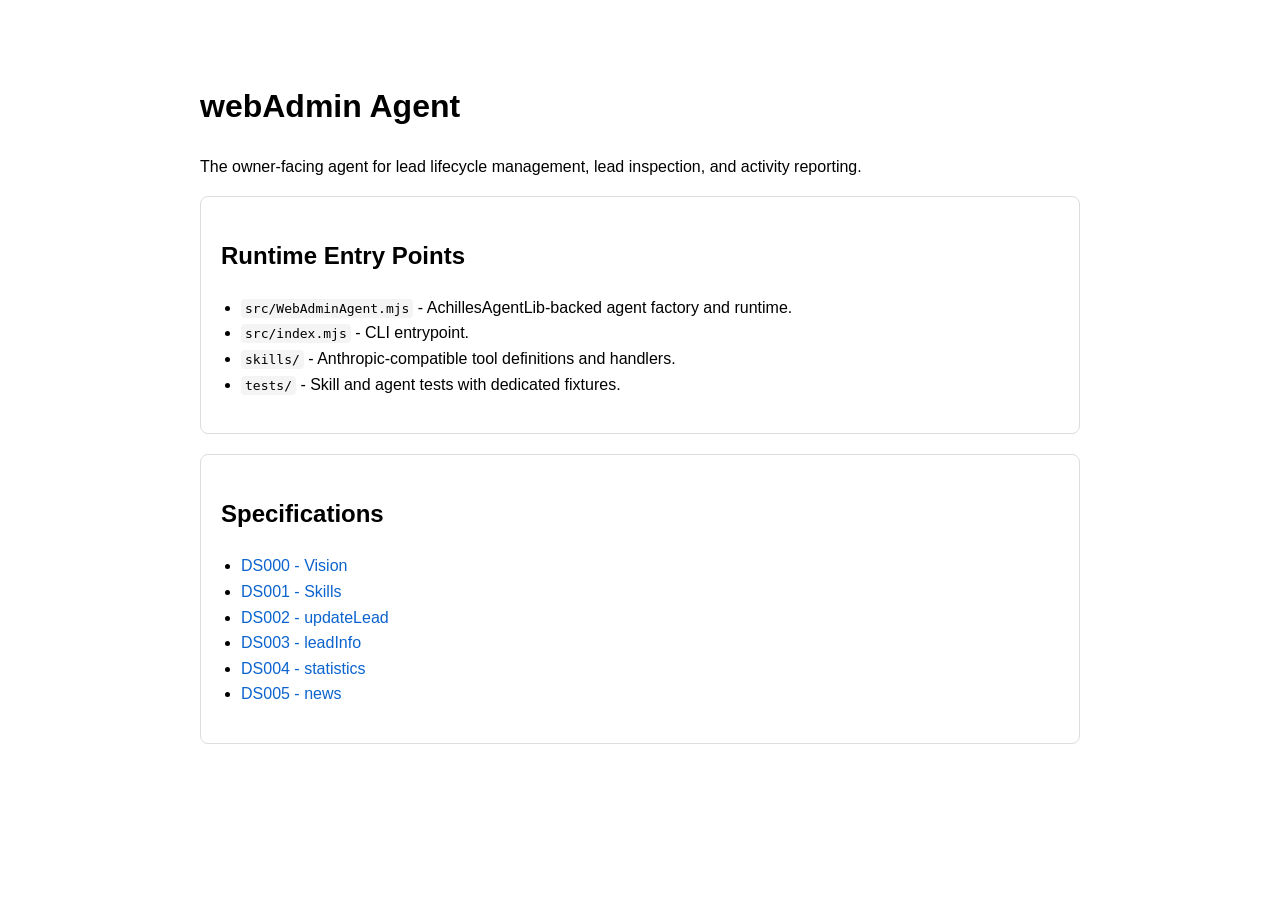
==== webAdmin/docs/index.html @ d2da4d1e "iniital implementation" ====
<!DOCTYPE html>
<html lang="en">
<head>
    <meta charset="UTF-8">
    <title>webAdmin Docs</title>
    <style>
        body { font-family: sans-serif; line-height: 1.6; max-width: 880px; margin: 40px auto; padding: 20px; }
        code { background: #f4f4f4; padding: 2px 4px; border-radius: 4px; }
        .card { border: 1px solid #ddd; border-radius: 8px; padding: 20px; margin-bottom: 20px; }
        a { color: #0b63ce; text-decoration: none; }
        ul { padding-left: 20px; }
    </style>
</head>
<body>
    <h1>webAdmin Agent</h1>
    <p>The owner-facing agent for lead lifecycle management, lead inspection, and activity reporting.</p>

    <div class="card">
        <h2>Runtime Entry Points</h2>
        <ul>
            <li><code>src/WebAdminAgent.mjs</code> - AchillesAgentLib-backed agent factory and runtime.</li>
            <li><code>src/index.mjs</code> - CLI entrypoint.</li>
            <li><code>skills/</code> - Anthropic-compatible tool definitions and handlers.</li>
            <li><code>tests/</code> - Skill and agent tests with dedicated fixtures.</li>
        </ul>
    </div>

    <div class="card">
        <h2>Specifications</h2>
        <ul>
            <li><a href="specs/DS000-vision.md">DS000 - Vision</a></li>
            <li><a href="specs/DS001-skills.md">DS001 - Skills</a></li>
            <li><a href="specs/DS002-skill-updateLead.md">DS002 - updateLead</a></li>
            <li><a href="specs/DS003-skill-leadInfo.md">DS003 - leadInfo</a></li>
            <li><a href="specs/DS004-skill-statistics.md">DS004 - statistics</a></li>
            <li><a href="specs/DS005-skill-news.md">DS005 - news</a></li>
        </ul>
    </div>
</body>
</html>
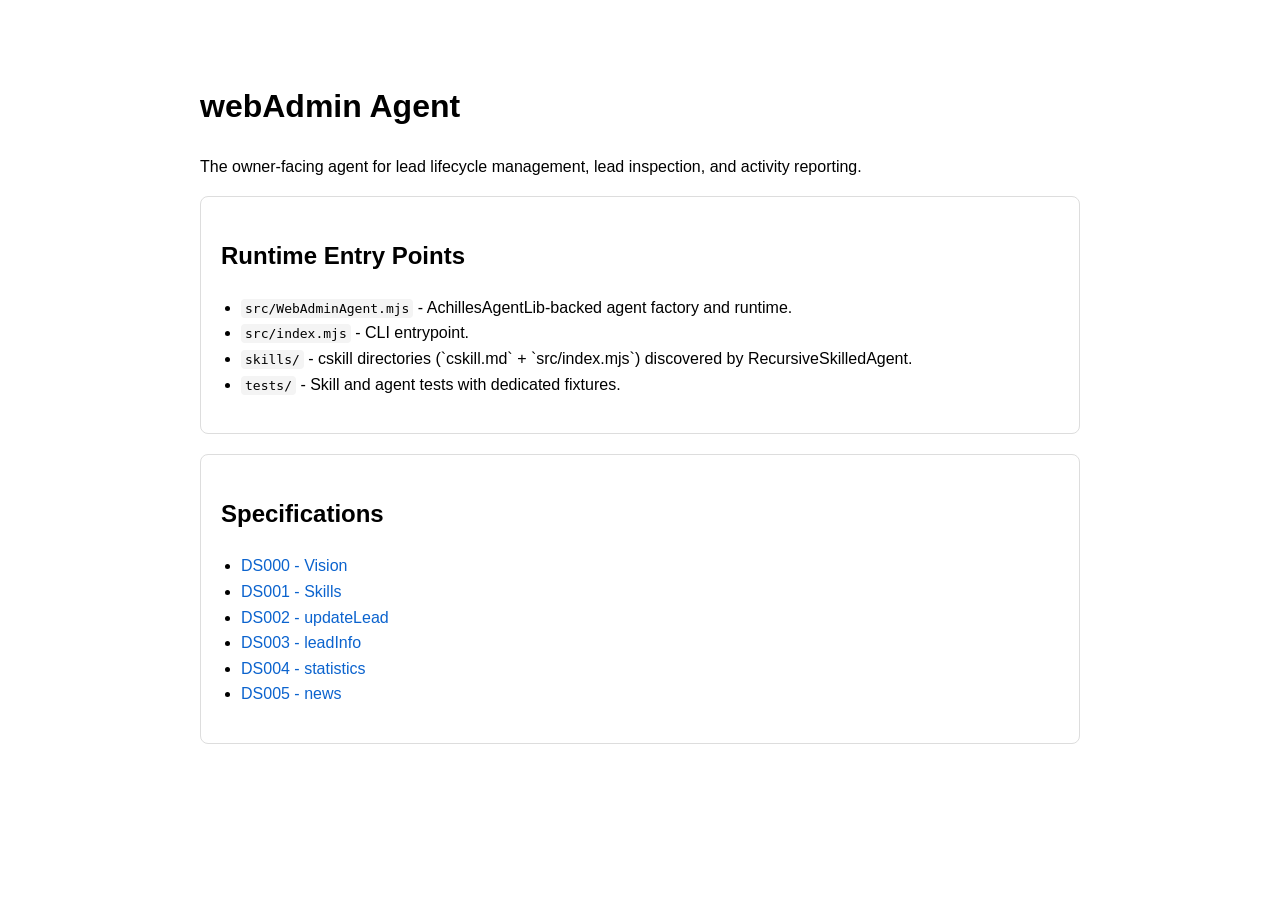
==== commit d5e98078: "update as cskills for webcli, rename respond request to load-context, load-context and update sessio" ====
--- a/webAdmin/docs/index.html
+++ b/webAdmin/docs/index.html
@@ -20,7 +20,7 @@
         <ul>
             <li><code>src/WebAdminAgent.mjs</code> - AchillesAgentLib-backed agent factory and runtime.</li>
             <li><code>src/index.mjs</code> - CLI entrypoint.</li>
-            <li><code>skills/</code> - Anthropic-compatible tool definitions and handlers.</li>
+            <li><code>skills/</code> - cskill directories (`cskill.md` + `src/index.mjs`) discovered by RecursiveSkilledAgent.</li>
             <li><code>tests/</code> - Skill and agent tests with dedicated fixtures.</li>
         </ul>
     </div>
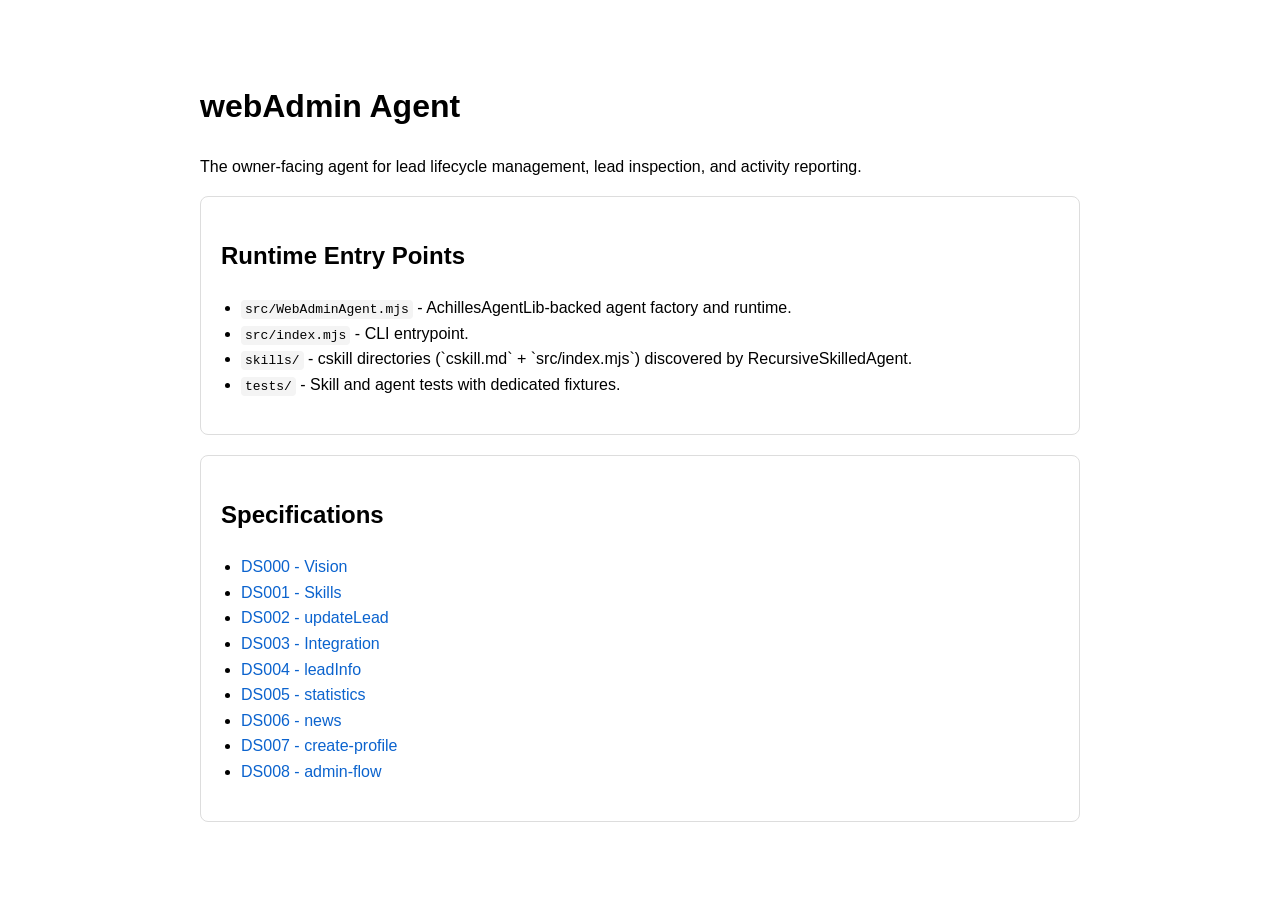
==== commit 2ee3301c: "update webAdmin an agent, added orchestrator skill, added create profile skill" ====
--- a/webAdmin/docs/index.html
+++ b/webAdmin/docs/index.html
@@ -31,9 +31,12 @@
             <li><a href="specs/DS000-vision.md">DS000 - Vision</a></li>
             <li><a href="specs/DS001-skills.md">DS001 - Skills</a></li>
             <li><a href="specs/DS002-skill-updateLead.md">DS002 - updateLead</a></li>
-            <li><a href="specs/DS003-skill-leadInfo.md">DS003 - leadInfo</a></li>
-            <li><a href="specs/DS004-skill-statistics.md">DS004 - statistics</a></li>
-            <li><a href="specs/DS005-skill-news.md">DS005 - news</a></li>
+            <li><a href="specs/DS003-integration.md">DS003 - Integration</a></li>
+            <li><a href="specs/DS004-skill-leadInfo.md">DS004 - leadInfo</a></li>
+            <li><a href="specs/DS005-skill-statistics.md">DS005 - statistics</a></li>
+            <li><a href="specs/DS006-skill-news.md">DS006 - news</a></li>
+            <li><a href="specs/DS007-skill-create-profile.md">DS007 - create-profile</a></li>
+            <li><a href="specs/DS008-skill-admin-flow.md">DS008 - admin-flow</a></li>
         </ul>
     </div>
 </body>
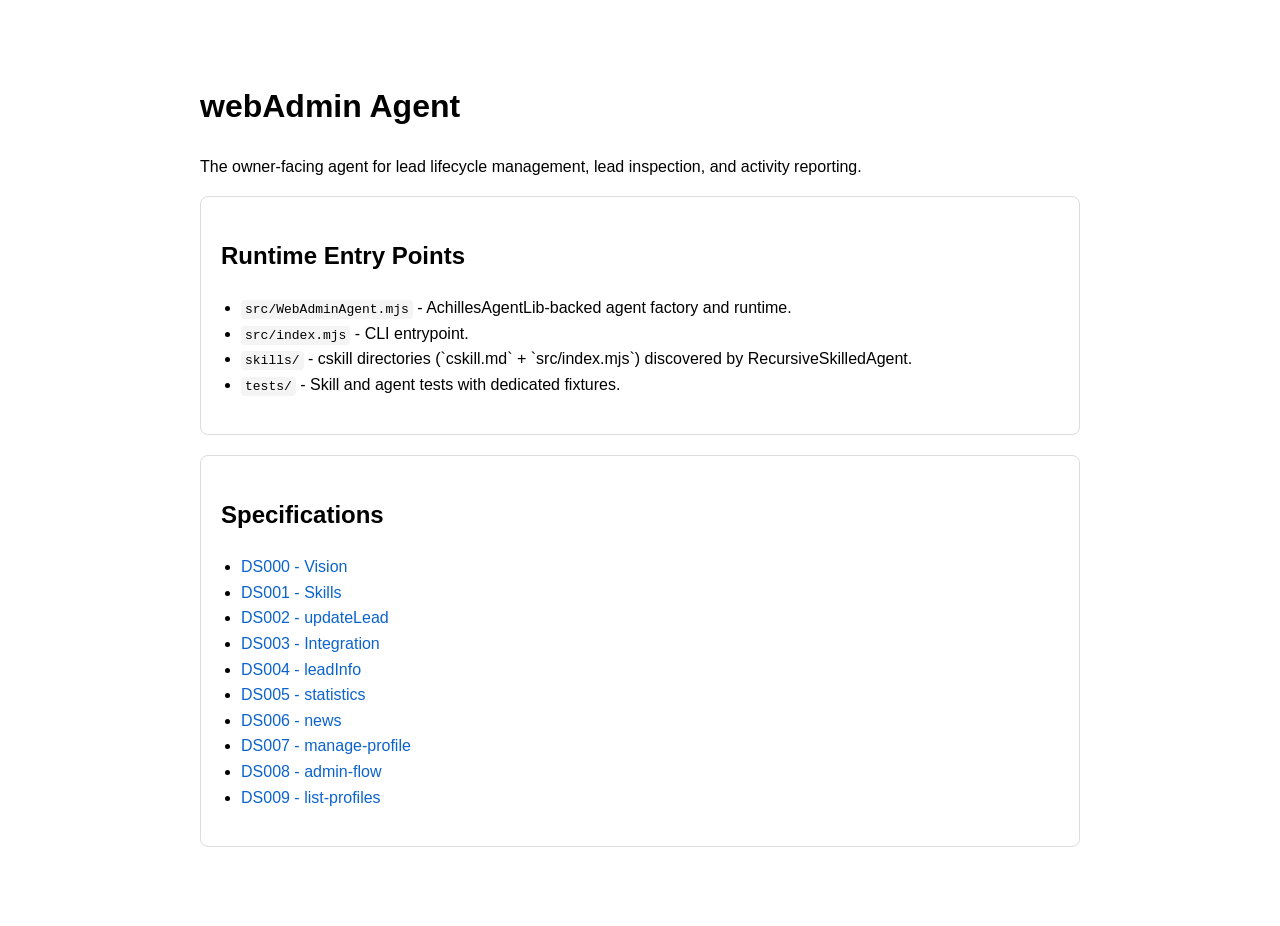
==== commit 01a6bca1: "add manage-profile and list-profiles skills; update documentation and CLI for session handling" ====
--- a/webAdmin/docs/index.html
+++ b/webAdmin/docs/index.html
@@ -35,8 +35,9 @@
             <li><a href="specs/DS004-skill-leadInfo.md">DS004 - leadInfo</a></li>
             <li><a href="specs/DS005-skill-statistics.md">DS005 - statistics</a></li>
             <li><a href="specs/DS006-skill-news.md">DS006 - news</a></li>
-            <li><a href="specs/DS007-skill-create-profile.md">DS007 - create-profile</a></li>
+            <li><a href="specs/DS007-skill-manage-profile.md">DS007 - manage-profile</a></li>
             <li><a href="specs/DS008-skill-admin-flow.md">DS008 - admin-flow</a></li>
+            <li><a href="specs/DS009-skill-list-profiles.md">DS009 - list-profiles</a></li>
         </ul>
     </div>
 </body>
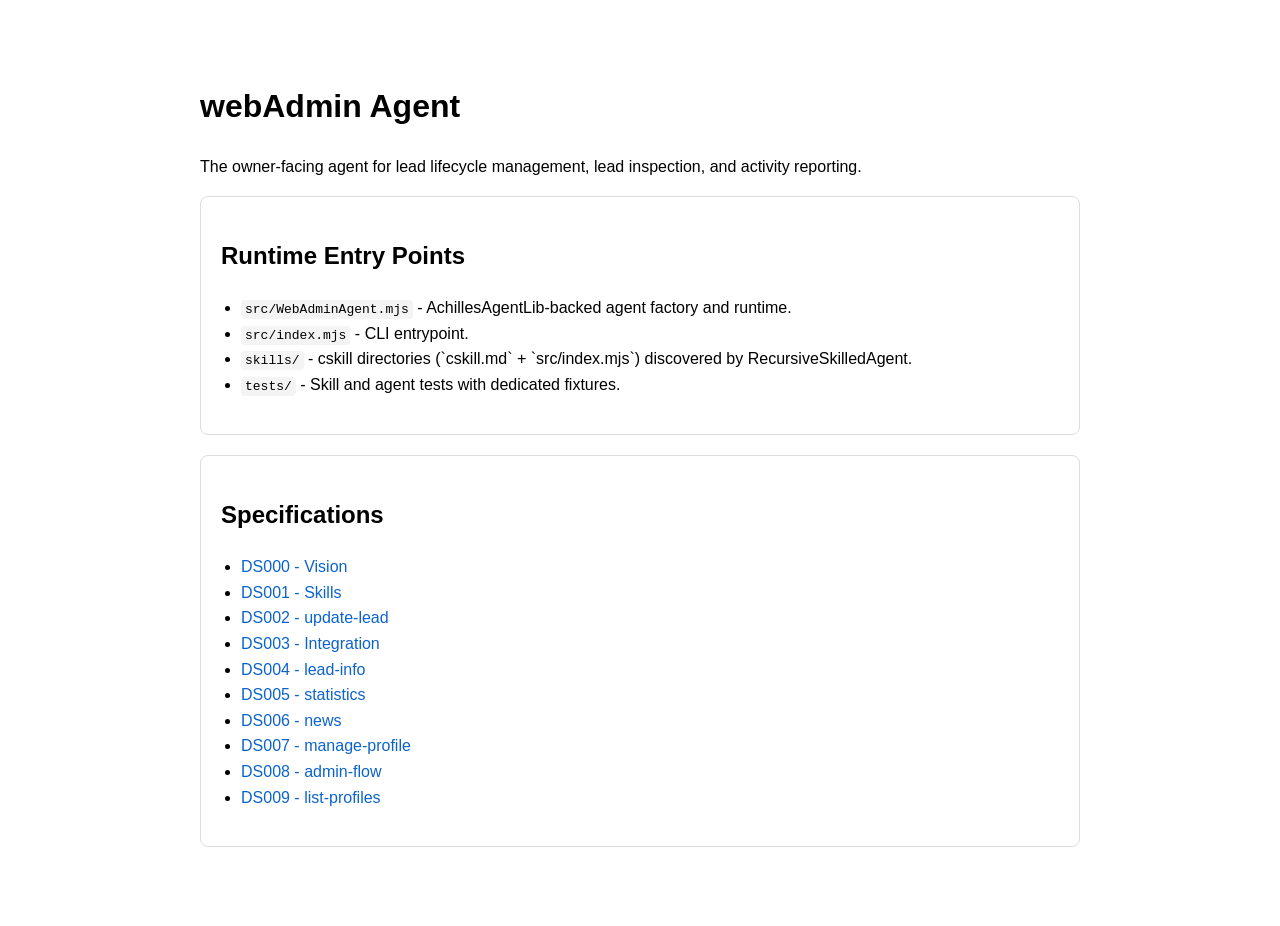
==== commit b0d6b34c: "refactor updateLead skill to update-lead; update documentation and tests for lead-info and list-prof" ====
--- a/webAdmin/docs/index.html
+++ b/webAdmin/docs/index.html
@@ -30,9 +30,9 @@
         <ul>
             <li><a href="specs/DS000-vision.md">DS000 - Vision</a></li>
             <li><a href="specs/DS001-skills.md">DS001 - Skills</a></li>
-            <li><a href="specs/DS002-skill-updateLead.md">DS002 - updateLead</a></li>
+            <li><a href="specs/DS002-skill-update-lead.md">DS002 - update-lead</a></li>
             <li><a href="specs/DS003-integration.md">DS003 - Integration</a></li>
-            <li><a href="specs/DS004-skill-leadInfo.md">DS004 - leadInfo</a></li>
+            <li><a href="specs/DS004-skill-lead-info.md">DS004 - lead-info</a></li>
             <li><a href="specs/DS005-skill-statistics.md">DS005 - statistics</a></li>
             <li><a href="specs/DS006-skill-news.md">DS006 - news</a></li>
             <li><a href="specs/DS007-skill-manage-profile.md">DS007 - manage-profile</a></li>
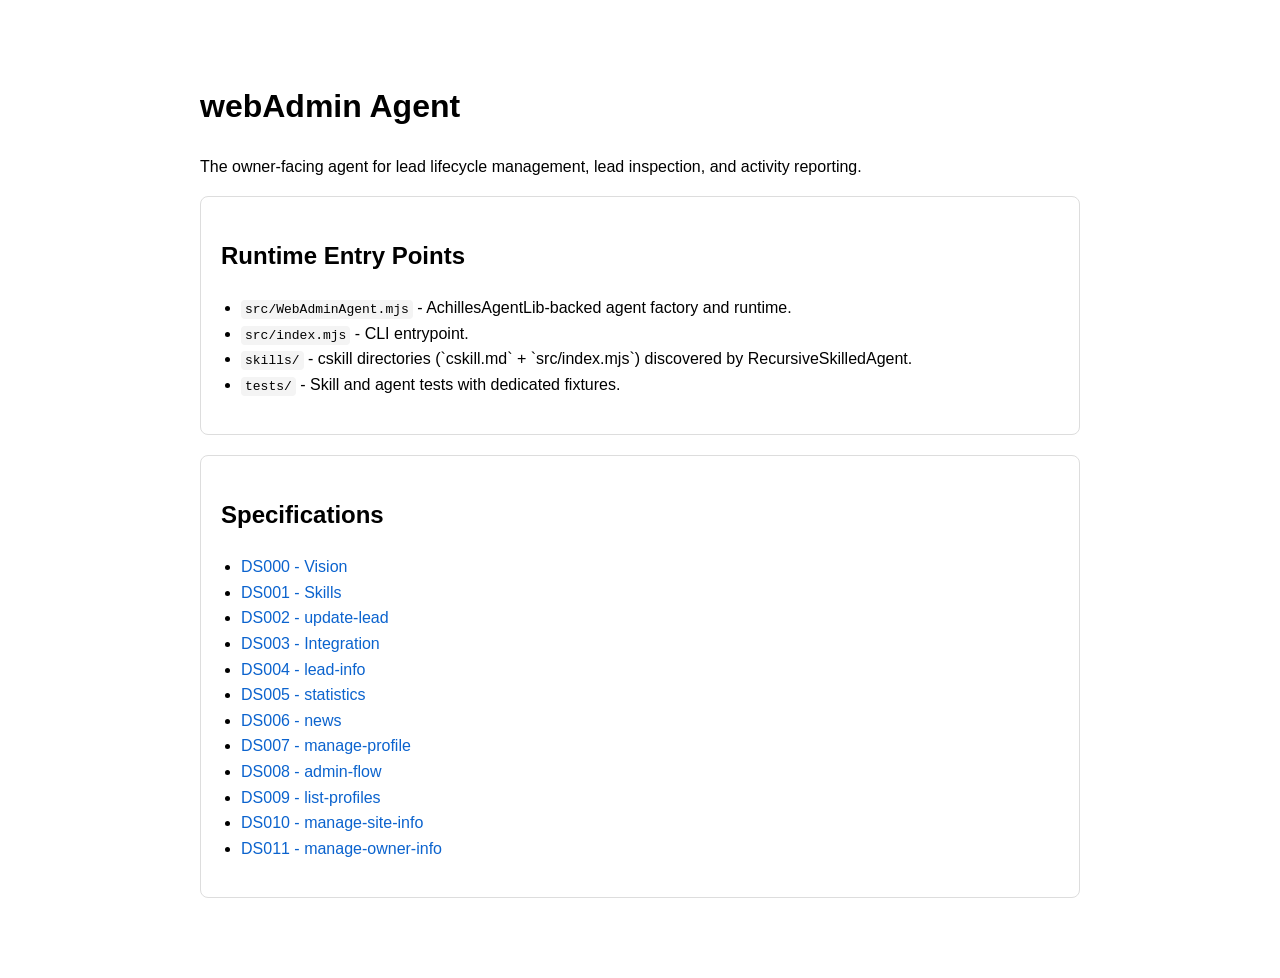
==== commit d6dc7e06: "update cskill documentation: change "Summary" to "Description" for consistency; add manage-owner-inf" ====
--- a/webAdmin/docs/index.html
+++ b/webAdmin/docs/index.html
@@ -38,6 +38,8 @@
             <li><a href="specs/DS007-skill-manage-profile.md">DS007 - manage-profile</a></li>
             <li><a href="specs/DS008-skill-admin-flow.md">DS008 - admin-flow</a></li>
             <li><a href="specs/DS009-skill-list-profiles.md">DS009 - list-profiles</a></li>
+            <li><a href="specs/DS010-skill-manage-site-info.md">DS010 - manage-site-info</a></li>
+            <li><a href="specs/DS011-skill-manage-owner-info.md">DS011 - manage-owner-info</a></li>
         </ul>
     </div>
 </body>
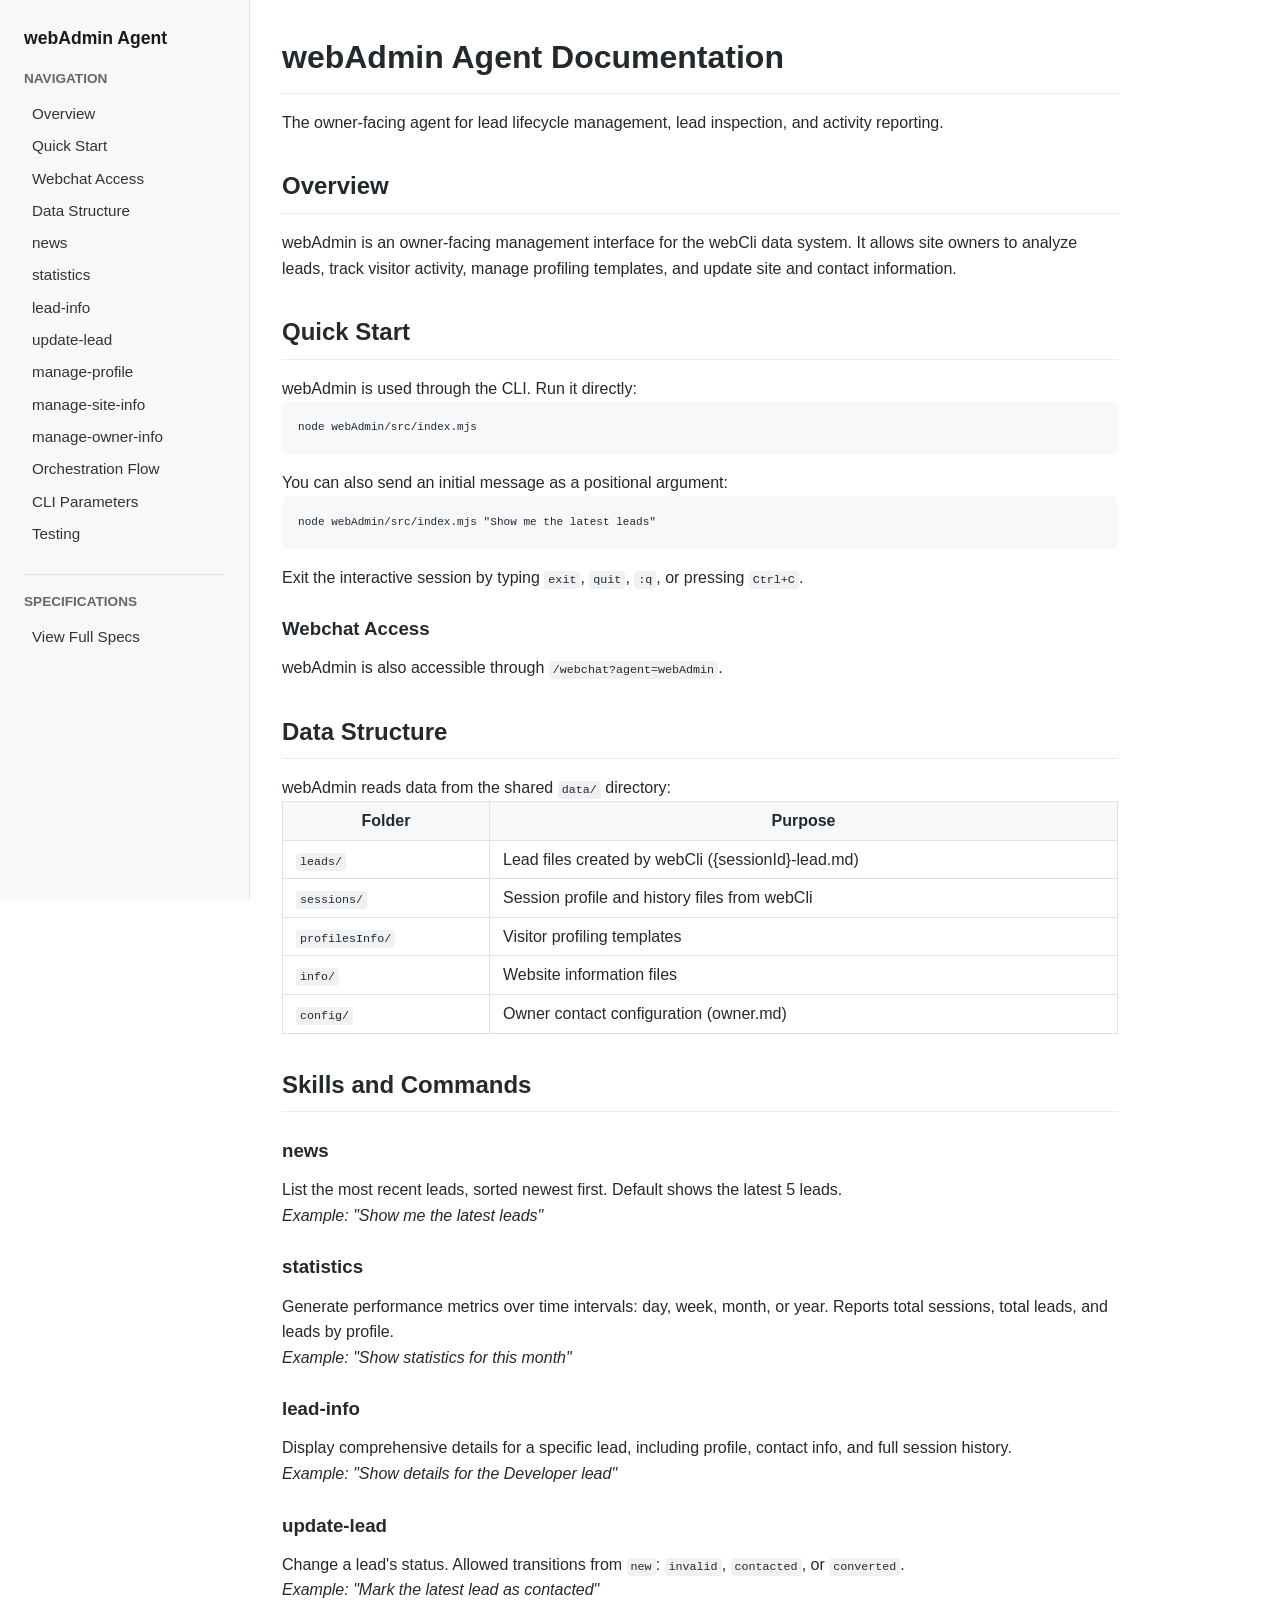
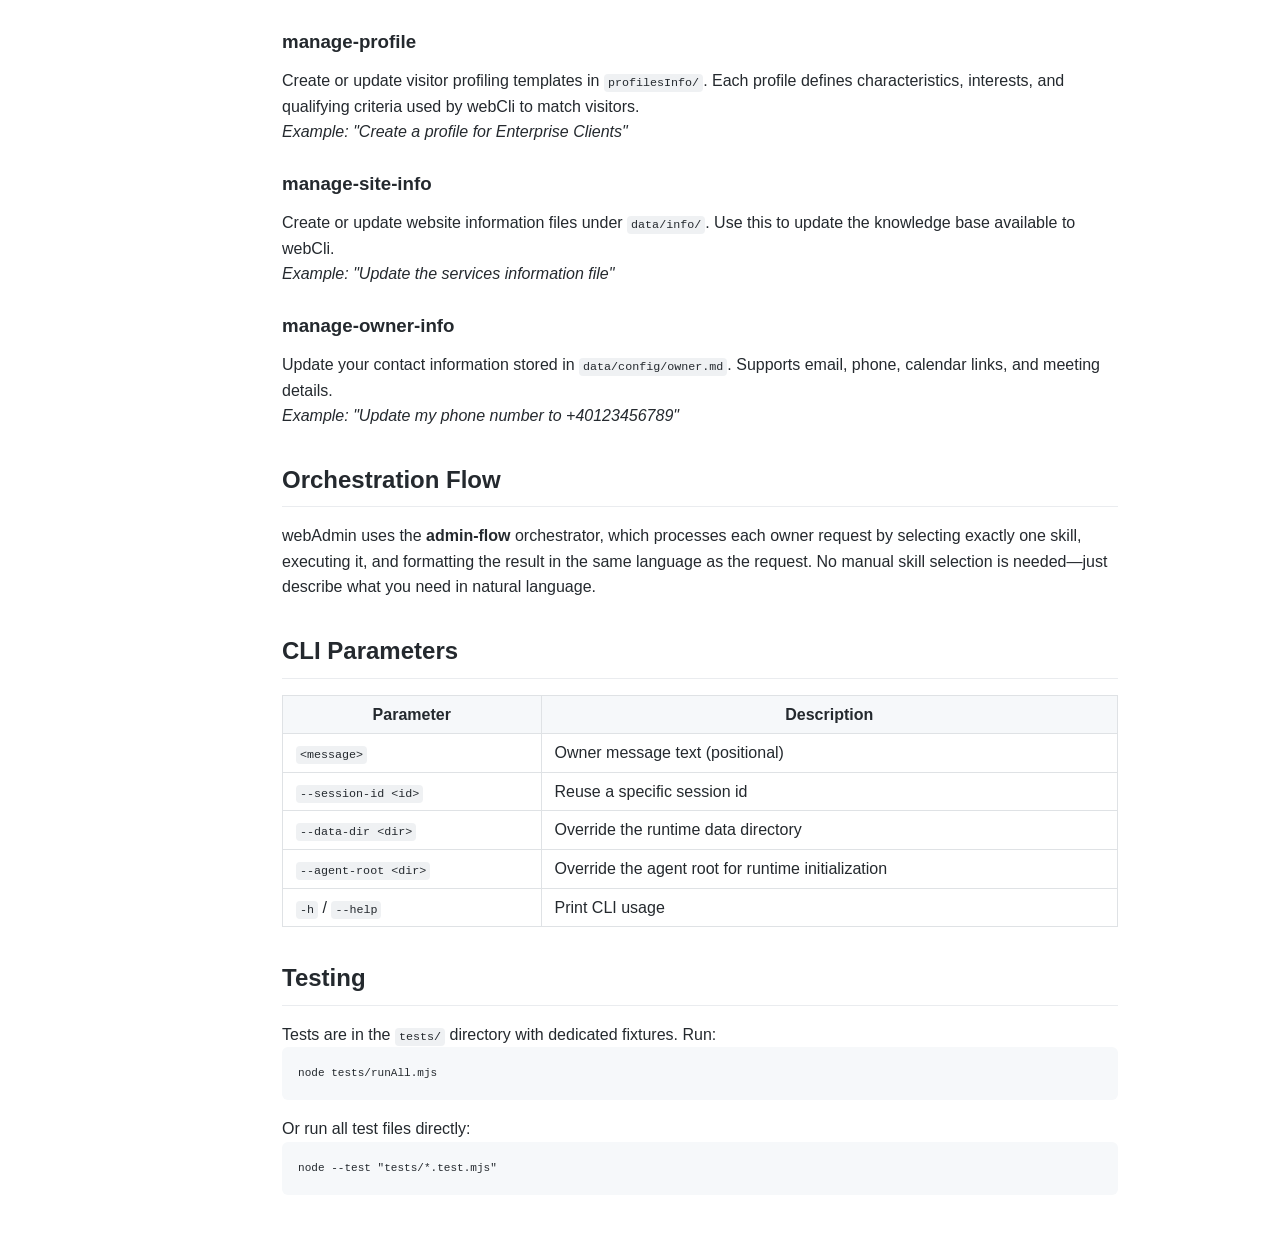
==== commit 4737d85b: "update specs and docs and sessionID per browser" ====
--- a/webAdmin/docs/index.html
+++ b/webAdmin/docs/index.html
@@ -4,43 +4,185 @@
     <meta charset="UTF-8">
     <title>webAdmin Docs</title>
     <style>
-        body { font-family: sans-serif; line-height: 1.6; max-width: 880px; margin: 40px auto; padding: 20px; }
-        code { background: #f4f4f4; padding: 2px 4px; border-radius: 4px; }
-        .card { border: 1px solid #ddd; border-radius: 8px; padding: 20px; margin-bottom: 20px; }
+        * { margin: 0; padding: 0; box-sizing: border-box; }
+        :root {
+            --sidebar-width: 250px;
+            --sidebar-bg: #f7f8fa;
+            --sidebar-border: #e1e4e8;
+            --body-padding: 2rem;
+        }
+        html { scroll-behavior: smooth; }
+        body { font-family: -apple-system, BlinkMacSystemFont, "Segoe UI", Helvetica, Arial, sans-serif; line-height: 1.6; color: #24292e; background: #fff; }
+        code { background: rgba(175, 184, 193, 0.2); padding: 2px 4px; border-radius: 4px; font-size: 90%; }
+        pre { background: #f6f8fa; padding: 16px; overflow: auto; border-radius: 6px; margin-bottom: 1rem; }
+        pre code { background: none; padding: 0; font-size: 85%; }
         a { color: #0b63ce; text-decoration: none; }
-        ul { padding-left: 20px; }
+        a:hover { text-decoration: underline; }
+        h1 { border-bottom: 1px solid #eaecef; padding-bottom: 0.3em; margin-bottom: 1rem; }
+        h2 { border-bottom: 1px solid #eaecef; padding-bottom: 0.3em; margin-top: 2rem; margin-bottom: 1rem; }
+        h3 { margin-top: 1.5rem; margin-bottom: 0.7rem; }
+        ul { padding-left: 20px; margin-bottom: 1rem; }
+        li { margin-bottom: 0.25em; }
+        table { border-collapse: collapse; width: 100%; margin-bottom: 1rem; }
+        th, td { border: 1px solid #dfe2e5; padding: 6px 13px; }
+        th { background: #f6f8fa; font-weight: 600; }
+
+        .layout { display: flex; min-height: 100vh; }
+        .sidebar {
+            position: fixed;
+            top: 0; left: 0;
+            bottom: 0;
+            width: var(--sidebar-width);
+            background: var(--sidebar-bg);
+            border-right: 1px solid var(--sidebar-border);
+            overflow-y: auto;
+            padding: 1.5rem;
+            z-index: 10;
+        }
+        .sidebar-title {
+            font-size: 1.1rem;
+            font-weight: 700;
+            margin-bottom: 1rem;
+            color: #1a1a1a;
+        }
+        .sidebar-nav { margin-bottom: 1.5rem; }
+        .sidebar-nav label {
+            font-size: 0.85rem;
+            font-weight: 600;
+            text-transform: uppercase;
+            color: #666;
+            display: block;
+            margin-bottom: 0.5rem;
+        }
+        .sidebar-nav a {
+            display: block;
+            padding: 4px 8px;
+            border-radius: 4px;
+            font-size: 0.95rem;
+            color: #333;
+        }
+        .sidebar-nav a:hover {
+            background: rgba(175, 184, 193, 0.15);
+            text-decoration: none;
+            color: #000;
+        }
+        .sidebar-sep {
+            border-top: 1px solid var(--sidebar-border);
+            margin: 1rem 0;
+        }
+        .content {
+            margin-left: var(--sidebar-width);
+            padding: var(--body-padding);
+            max-width: 900px;
+            width: 100%;
+        }
     </style>
 </head>
 <body>
-    <h1>webAdmin Agent</h1>
-    <p>The owner-facing agent for lead lifecycle management, lead inspection, and activity reporting.</p>
+    <div class="layout">
+        <nav class="sidebar">
+            <div class="sidebar-title">webAdmin Agent</div>
+            <div class="sidebar-nav">
+                <label>Navigation</label>
+                <a href="#overview">Overview</a>
+                <a href="#quick-start">Quick Start</a>
+                <a href="#webchat-access">Webchat Access</a>
+                <a href="#data-structure">Data Structure</a>
+                <a href="#news">news</a>
+                <a href="#statistics">statistics</a>
+                <a href="#lead-info">lead-info</a>
+                <a href="#update-lead">update-lead</a>
+                <a href="#manage-profile">manage-profile</a>
+                <a href="#manage-site-info">manage-site-info</a>
+                <a href="#manage-owner-info">manage-owner-info</a>
+                <a href="#orchestration-flow">Orchestration Flow</a>
+                <a href="#cli-parameters">CLI Parameters</a>
+                <a href="#testing">Testing</a>
+            </div>
+            <div class="sidebar-sep"></div>
+            <div class="sidebar-nav">
+                <label>Specifications</label>
+                <a href="specsLoader.html?spec=matrix.md">View Full Specs</a>
+            </div>
+        </nav>
 
-    <div class="card">
-        <h2>Runtime Entry Points</h2>
-        <ul>
-            <li><code>src/WebAdminAgent.mjs</code> - AchillesAgentLib-backed agent factory and runtime.</li>
-            <li><code>src/index.mjs</code> - CLI entrypoint.</li>
-            <li><code>skills/</code> - cskill directories (`cskill.md` + `src/index.mjs`) discovered by RecursiveSkilledAgent.</li>
-            <li><code>tests/</code> - Skill and agent tests with dedicated fixtures.</li>
-        </ul>
-    </div>
+        <main class="content">
+            <h1>webAdmin Agent Documentation</h1>
+            <p>The owner-facing agent for lead lifecycle management, lead inspection, and activity reporting.</p>
 
-    <div class="card">
-        <h2>Specifications</h2>
-        <ul>
-            <li><a href="specs/DS000-vision.md">DS000 - Vision</a></li>
-            <li><a href="specs/DS001-skills.md">DS001 - Skills</a></li>
-            <li><a href="specs/DS002-skill-update-lead.md">DS002 - update-lead</a></li>
-            <li><a href="specs/DS003-integration.md">DS003 - Integration</a></li>
-            <li><a href="specs/DS004-skill-lead-info.md">DS004 - lead-info</a></li>
-            <li><a href="specs/DS005-skill-statistics.md">DS005 - statistics</a></li>
-            <li><a href="specs/DS006-skill-news.md">DS006 - news</a></li>
-            <li><a href="specs/DS007-skill-manage-profile.md">DS007 - manage-profile</a></li>
-            <li><a href="specs/DS008-skill-admin-flow.md">DS008 - admin-flow</a></li>
-            <li><a href="specs/DS009-skill-list-profiles.md">DS009 - list-profiles</a></li>
-            <li><a href="specs/DS010-skill-manage-site-info.md">DS010 - manage-site-info</a></li>
-            <li><a href="specs/DS011-skill-manage-owner-info.md">DS011 - manage-owner-info</a></li>
-        </ul>
+            <h2 id="overview">Overview</h2>
+            <p>webAdmin is an owner-facing management interface for the webCli data system. It allows site owners to analyze leads, track visitor activity, manage profiling templates, and update site and contact information.</p>
+
+            <h2 id="quick-start">Quick Start</h2>
+            <p>webAdmin is used through the CLI. Run it directly:</p>
+            <pre><code>node webAdmin/src/index.mjs</code></pre>
+            <p>You can also send an initial message as a positional argument:</p>
+            <pre><code>node webAdmin/src/index.mjs "Show me the latest leads"</code></pre>
+            <p>Exit the interactive session by typing <code>exit</code>, <code>quit</code>, <code>:q</code>, or pressing <code>Ctrl+C</code>.</p>
+
+            <h3 id="webchat-access">Webchat Access</h3>
+            <p>webAdmin is also accessible through <code>/webchat?agent=webAdmin</code>.</p>
+
+            <h2 id="data-structure">Data Structure</h2>
+            <p>webAdmin reads data from the shared <code>data/</code> directory:</p>
+            <table>
+                <tr><th>Folder</th><th>Purpose</th></tr>
+                <tr><td><code>leads/</code></td><td>Lead files created by webCli ({sessionId}-lead.md)</td></tr>
+                <tr><td><code>sessions/</code></td><td>Session profile and history files from webCli</td></tr>
+                <tr><td><code>profilesInfo/</code></td><td>Visitor profiling templates</td></tr>
+                <tr><td><code>info/</code></td><td>Website information files</td></tr>
+                <tr><td><code>config/</code></td><td>Owner contact configuration (owner.md)</td></tr>
+            </table>
+
+            <h2 id="skills-and-commands">Skills and Commands</h2>
+
+            <h3 id="news">news</h3>
+            <p>List the most recent leads, sorted newest first. Default shows the latest 5 leads.</p>
+            <p><em>Example: "Show me the latest leads"</em></p>
+
+            <h3 id="statistics">statistics</h3>
+            <p>Generate performance metrics over time intervals: day, week, month, or year. Reports total sessions, total leads, and leads by profile.</p>
+            <p><em>Example: "Show statistics for this month"</em></p>
+
+            <h3 id="lead-info">lead-info</h3>
+            <p>Display comprehensive details for a specific lead, including profile, contact info, and full session history.</p>
+            <p><em>Example: "Show details for the Developer lead"</em></p>
+
+            <h3 id="update-lead">update-lead</h3>
+            <p>Change a lead's status. Allowed transitions from <code>new</code>: <code>invalid</code>, <code>contacted</code>, or <code>converted</code>.</p>
+            <p><em>Example: "Mark the latest lead as contacted"</em></p>
+
+            <h3 id="manage-profile">manage-profile</h3>
+            <p>Create or update visitor profiling templates in <code>profilesInfo/</code>. Each profile defines characteristics, interests, and qualifying criteria used by webCli to match visitors.</p>
+            <p><em>Example: "Create a profile for Enterprise Clients"</em></p>
+
+            <h3 id="manage-site-info">manage-site-info</h3>
+            <p>Create or update website information files under <code>data/info/</code>. Use this to update the knowledge base available to webCli.</p>
+            <p><em>Example: "Update the services information file"</em></p>
+
+            <h3 id="manage-owner-info">manage-owner-info</h3>
+            <p>Update your contact information stored in <code>data/config/owner.md</code>. Supports email, phone, calendar links, and meeting details.</p>
+            <p><em>Example: "Update my phone number to +40123456789"</em></p>
+
+            <h2 id="orchestration-flow">Orchestration Flow</h2>
+            <p>webAdmin uses the <strong>admin-flow</strong> orchestrator, which processes each owner request by selecting exactly one skill, executing it, and formatting the result in the same language as the request. No manual skill selection is needed—just describe what you need in natural language.</p>
+
+            <h2 id="cli-parameters">CLI Parameters</h2>
+            <table>
+                <tr><th>Parameter</th><th>Description</th></tr>
+                <tr><td><code>&lt;message&gt;</code></td><td>Owner message text (positional)</td></tr>
+                <tr><td><code>--session-id &lt;id&gt;</code></td><td>Reuse a specific session id</td></tr>
+                <tr><td><code>--data-dir &lt;dir&gt;</code></td><td>Override the runtime data directory</td></tr>
+                <tr><td><code>--agent-root &lt;dir&gt;</code></td><td>Override the agent root for runtime initialization</td></tr>
+                <tr><td><code>-h</code> / <code>--help</code></td><td>Print CLI usage</td></tr>
+            </table>
+
+            <h2 id="testing">Testing</h2>
+            <p>Tests are in the <code>tests/</code> directory with dedicated fixtures. Run:</p>
+            <pre><code>node tests/runAll.mjs</code></pre>
+            <p>Or run all test files directly:</p>
+            <pre><code>node --test "tests/*.test.mjs"</code></pre>
+        </main>
     </div>
 </body>
 </html>
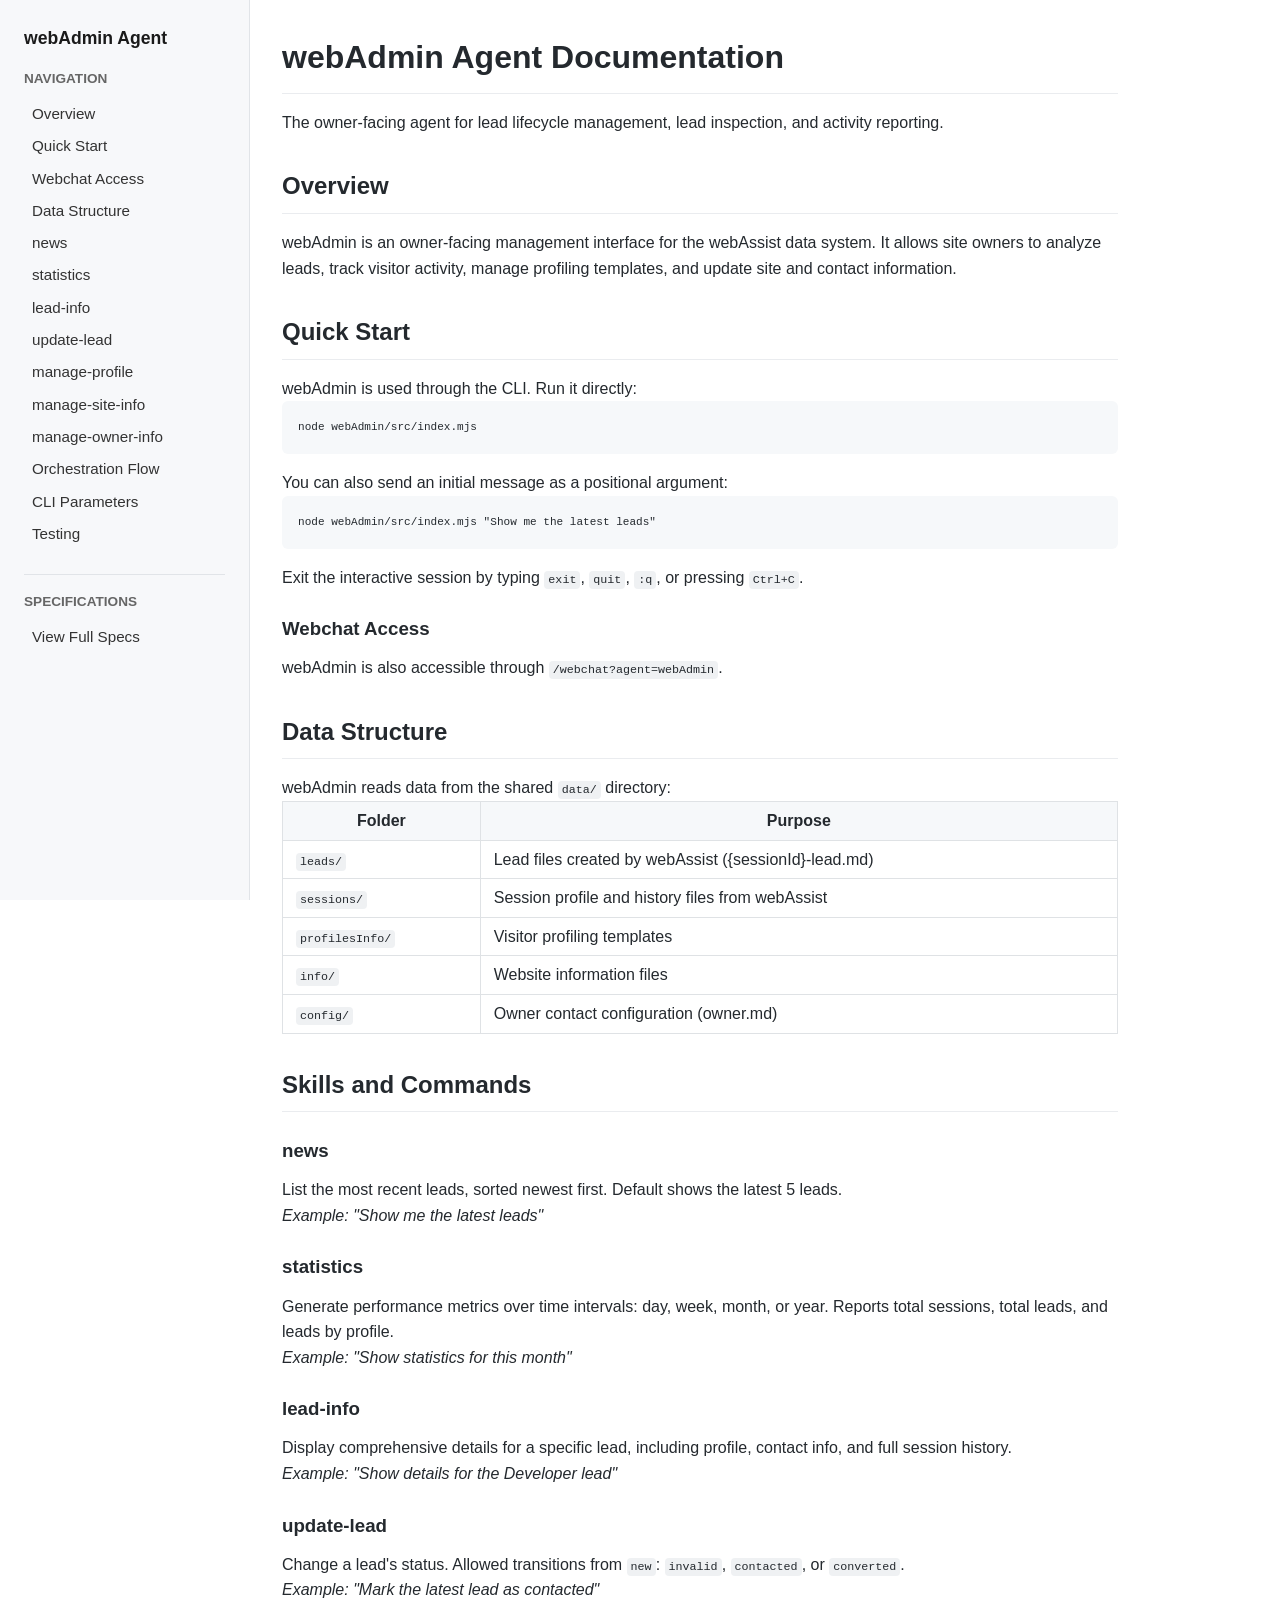
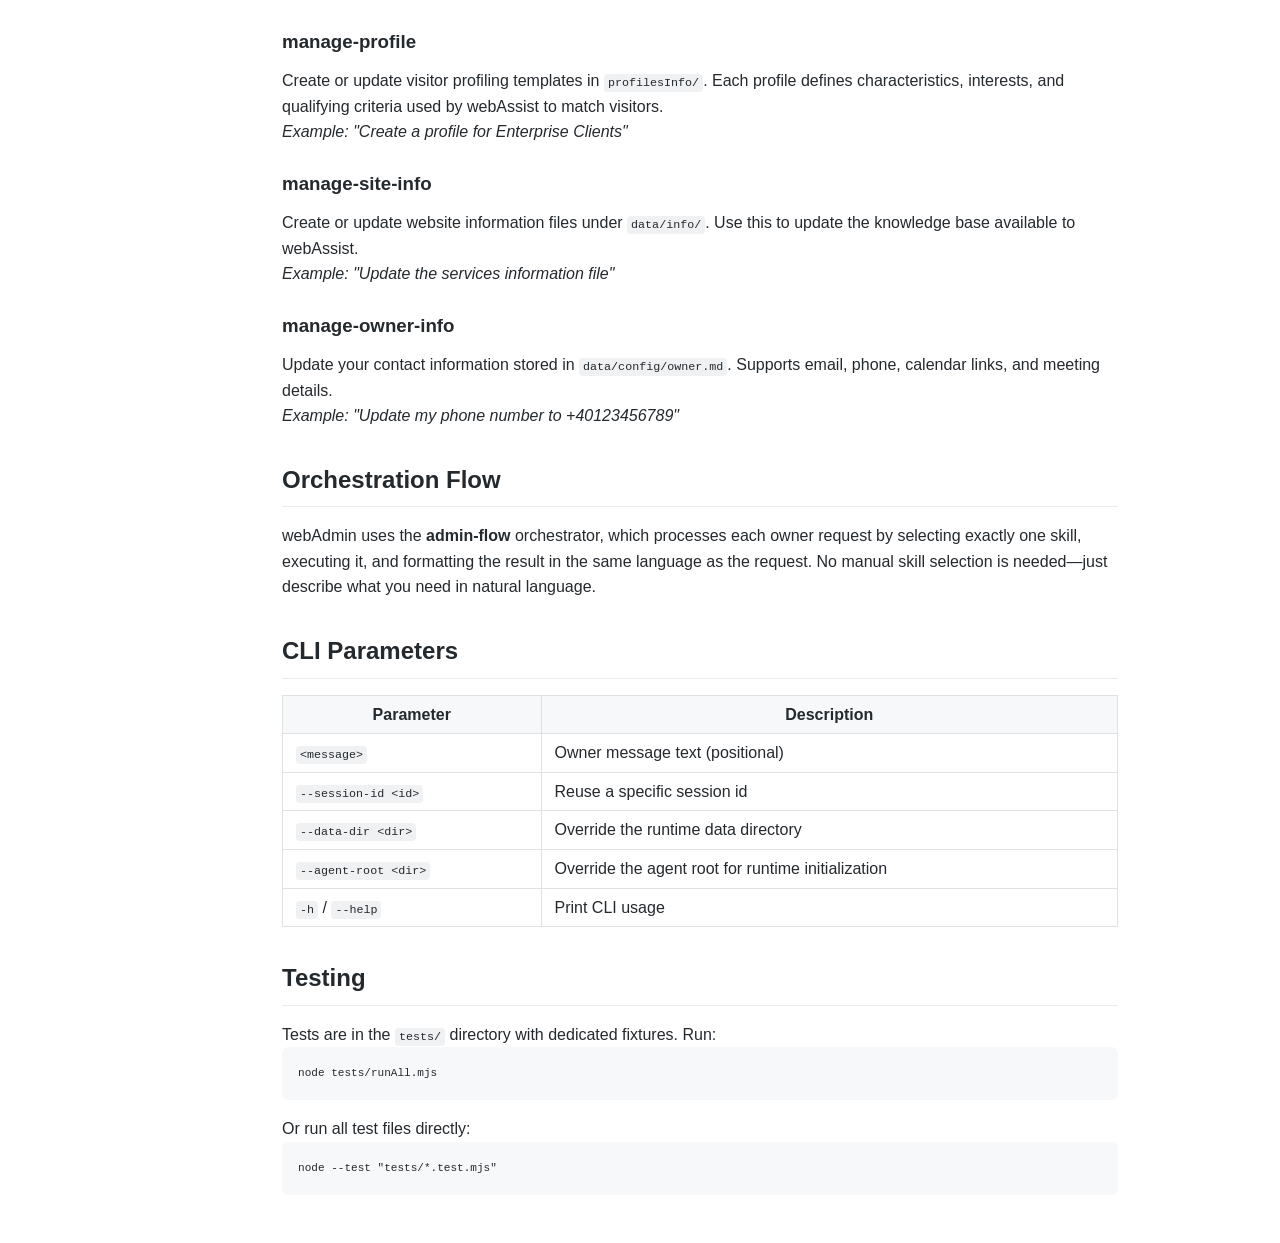
==== commit 3b5704b1: "rename webCli agent to webAssist agent" ====
--- a/webAdmin/docs/index.html
+++ b/webAdmin/docs/index.html
@@ -111,7 +111,7 @@
             <p>The owner-facing agent for lead lifecycle management, lead inspection, and activity reporting.</p>
 
             <h2 id="overview">Overview</h2>
-            <p>webAdmin is an owner-facing management interface for the webCli data system. It allows site owners to analyze leads, track visitor activity, manage profiling templates, and update site and contact information.</p>
+            <p>webAdmin is an owner-facing management interface for the webAssist data system. It allows site owners to analyze leads, track visitor activity, manage profiling templates, and update site and contact information.</p>
 
             <h2 id="quick-start">Quick Start</h2>
             <p>webAdmin is used through the CLI. Run it directly:</p>
@@ -127,8 +127,8 @@
             <p>webAdmin reads data from the shared <code>data/</code> directory:</p>
             <table>
                 <tr><th>Folder</th><th>Purpose</th></tr>
-                <tr><td><code>leads/</code></td><td>Lead files created by webCli ({sessionId}-lead.md)</td></tr>
-                <tr><td><code>sessions/</code></td><td>Session profile and history files from webCli</td></tr>
+                <tr><td><code>leads/</code></td><td>Lead files created by webAssist ({sessionId}-lead.md)</td></tr>
+                <tr><td><code>sessions/</code></td><td>Session profile and history files from webAssist</td></tr>
                 <tr><td><code>profilesInfo/</code></td><td>Visitor profiling templates</td></tr>
                 <tr><td><code>info/</code></td><td>Website information files</td></tr>
                 <tr><td><code>config/</code></td><td>Owner contact configuration (owner.md)</td></tr>
@@ -153,11 +153,11 @@
             <p><em>Example: "Mark the latest lead as contacted"</em></p>
 
             <h3 id="manage-profile">manage-profile</h3>
-            <p>Create or update visitor profiling templates in <code>profilesInfo/</code>. Each profile defines characteristics, interests, and qualifying criteria used by webCli to match visitors.</p>
+            <p>Create or update visitor profiling templates in <code>profilesInfo/</code>. Each profile defines characteristics, interests, and qualifying criteria used by webAssist to match visitors.</p>
             <p><em>Example: "Create a profile for Enterprise Clients"</em></p>
 
             <h3 id="manage-site-info">manage-site-info</h3>
-            <p>Create or update website information files under <code>data/info/</code>. Use this to update the knowledge base available to webCli.</p>
+            <p>Create or update website information files under <code>data/info/</code>. Use this to update the knowledge base available to webAssist.</p>
             <p><em>Example: "Update the services information file"</em></p>
 
             <h3 id="manage-owner-info">manage-owner-info</h3>
